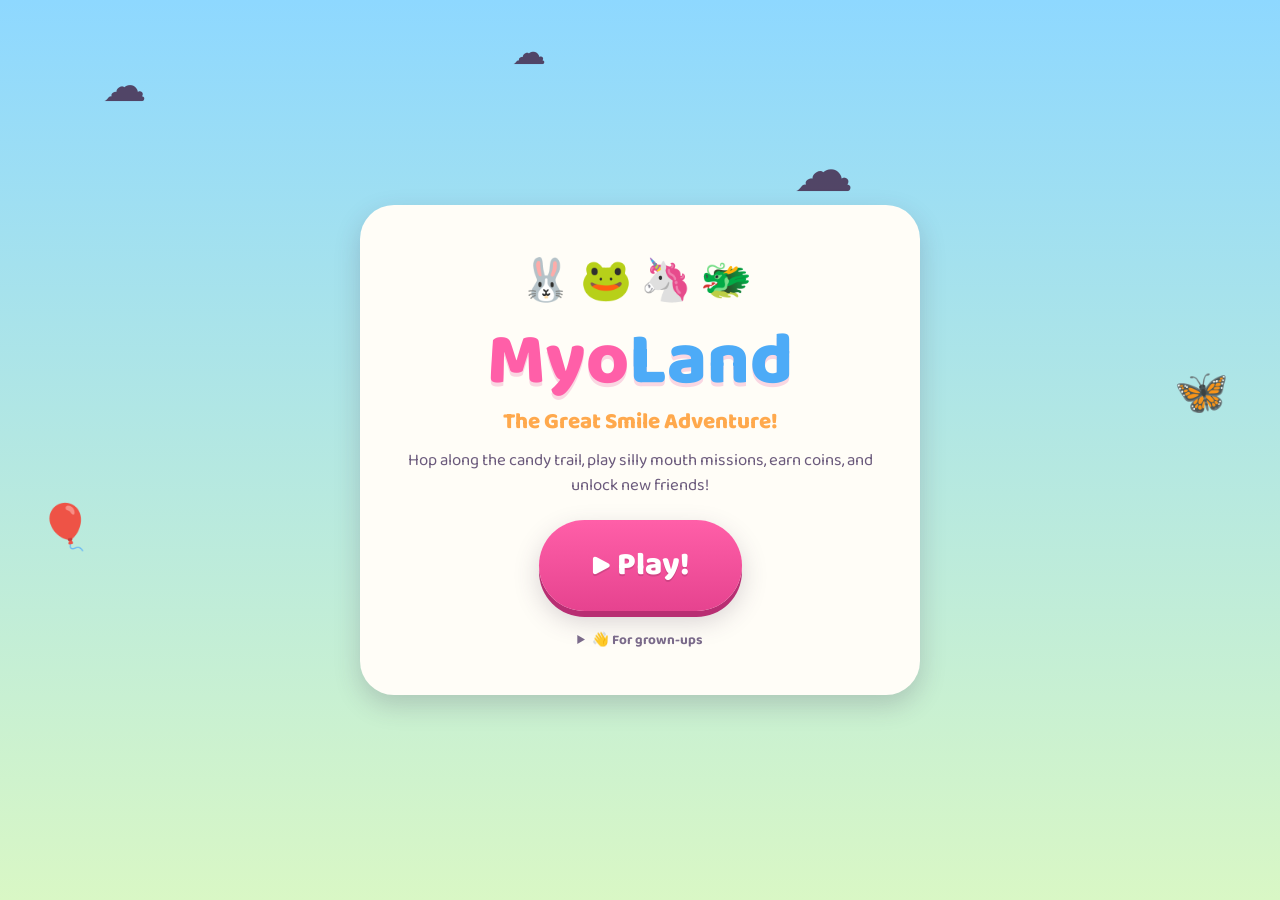
==== index.html @ 6f632963 "Add MyoLand: candyland-style myofunctional therapy game for kids A colorful board game for ages 4-8 " ====
<!DOCTYPE html>
<html lang="en">
<head>
  <meta charset="UTF-8" />
  <meta name="viewport" content="width=device-width, initial-scale=1.0" />
  <title>MyoLand — The Great Smile Adventure</title>
  <meta name="description" content="A candy-colored board game adventure that helps kids practice myofunctional therapy exercises — by Myo Family Health." />
  <link rel="icon" href="data:image/svg+xml,<svg xmlns=%22http://www.w3.org/2000/svg%22 viewBox=%220 0 100 100%22><text y=%22.9em%22 font-size=%2290%22>🐰</text></svg>" />
  <link rel="preconnect" href="https://fonts.googleapis.com" />
  <link rel="preconnect" href="https://fonts.gstatic.com" crossorigin />
  <link href="https://fonts.googleapis.com/css2?family=Baloo+2:wght@500;700;800&display=swap" rel="stylesheet" />
  <link rel="stylesheet" href="css/style.css" />
</head>
<body>

  <!-- floating decorations -->
  <div class="sky-deco" aria-hidden="true">
    <span class="cloud c1">☁️</span>
    <span class="cloud c2">☁️</span>
    <span class="cloud c3">☁️</span>
    <span class="floaty f1">🎈</span>
    <span class="floaty f2">🦋</span>
  </div>

  <!-- ============ TITLE SCREEN ============ -->
  <section class="screen active" id="screen-title">
    <div class="title-card pop-in">
      <div class="title-mascots" aria-hidden="true">
        <span class="bounce d0">🐰</span><span class="bounce d1">🐸</span><span class="bounce d2">🦄</span><span class="bounce d3">🐲</span>
      </div>
      <h1 class="game-logo">Myo<span>Land</span></h1>
      <p class="tagline">The Great Smile Adventure!</p>
      <p class="subtitle">Hop along the candy trail, play silly mouth missions, earn coins, and unlock new friends!</p>
      <button class="big-btn giant" id="title-play">▶ Play!</button>
      <details class="grownup-note title-note">
        <summary>👋 For grown-ups</summary>
        <p>Every "mission" in MyoLand is a real, kid-friendly myofunctional therapy exercise — tongue posture, lip seal, nasal breathing, and swallowing practice — disguised as play. Sit with your child, do the exercises together, and let the game handle the motivation. From <strong>Myo Family Health</strong>.</p>
      </details>
    </div>
  </section>

  <!-- ============ CHARACTER PICK / SHOP ============ -->
  <section class="screen" id="screen-pick">
    <div class="pick-wrap">
      <header class="pick-header">
        <button class="round-btn" id="pick-back" aria-label="Back">←</button>
        <h2>Pick your adventure buddy!</h2>
        <div class="coin-chip">🪙 <span id="pick-coins">0</span></div>
      </header>

      <div class="pick-body">
        <div class="preview-col">
          <div class="char-preview" id="char-preview"></div>
          <p class="preview-name" id="preview-name"></p>

          <p class="mini-label">Bubble color</p>
          <div class="dot-row" id="color-row"></div>

          <p class="mini-label">Fancy hat</p>
          <div class="dot-row" id="hat-row"></div>

          <button class="big-btn" id="pick-go">Start the adventure! 🚀</button>
        </div>

        <div class="grid-col">
          <div class="char-grid" id="char-grid"></div>
          <p class="pick-hint" id="pick-hint">Earn coins on the trail to unlock new friends!</p>
        </div>
      </div>
    </div>
  </section>

  <!-- ============ BOARD ============ -->
  <section class="screen" id="screen-board">
    <header class="hud">
      <button class="round-btn" id="board-shop" title="Character shop">🛍️</button>
      <div class="hud-title">Myo<span>Land</span></div>
      <div class="hud-right">
        <div class="hud-chip">🧺 <span id="hud-veggies">0</span></div>
        <div class="hud-chip coin" id="hud-coin-chip">🪙 <span id="hud-coins">0</span></div>
        <div class="hud-chip">😀 <span id="hud-char">🐰</span></div>
        <button class="round-btn" id="mute-btn" aria-label="Sound on or off">🔊</button>
      </div>
    </header>

    <div class="board-frame">
      <div class="board" id="board">
        <svg id="board-path" preserveAspectRatio="none" aria-hidden="true"></svg>
        <div id="tile-layer"></div>
        <div class="player-token" id="player-token"></div>
      </div>
    </div>

    <footer class="board-footer">
      <button class="big-btn giant" id="go-btn">🎲 Play a mission!</button>
    </footer>
  </section>

  <!-- modal + confetti -->
  <div id="modal-overlay"></div>
  <div id="confetti-layer" aria-hidden="true"></div>

  <script src="js/data.js"></script>
  <script src="js/audio.js"></script>
  <script src="js/game.js"></script>
</body>
</html>
---- css/style.css ----
/* ============================================================
   MyoLand — candy-bright stylesheet for ages 4–8
   Big buttons, chunky rounded shapes, bouncy motion
   ============================================================ */

:root {
  --sky-top: #8ed8ff;
  --sky-bottom: #d9f7c5;
  --card: #fffdf7;
  --ink: #4a3557;
  --pink: #ff5fa8;
  --pink-deep: #e6438f;
  --orange: #ffa94d;
  --yellow: #ffd43b;
  --green: #69db7c;
  --blue: #4dabf7;
  --purple: #b197fc;
  --radius: 26px;
  --font: "Baloo 2", "Comic Sans MS", "Chalkboard SE", system-ui, sans-serif;
  --shadow: 0 10px 26px rgba(74, 53, 87, 0.22);
}

* { margin: 0; padding: 0; box-sizing: border-box; }

html, body { height: 100%; }

body {
  font-family: var(--font);
  color: var(--ink);
  background: linear-gradient(180deg, var(--sky-top) 0%, var(--sky-bottom) 100%);
  background-attachment: fixed;
  overflow-x: hidden;
  -webkit-font-smoothing: antialiased;
}

button {
  font-family: inherit;
  color: inherit;
  border: none;
  cursor: pointer;
  -webkit-tap-highlight-color: transparent;
}

/* ---------- sky decorations ---------- */

.sky-deco { position: fixed; inset: 0; pointer-events: none; z-index: 0; font-size: 44px; }
.sky-deco span { position: absolute; opacity: 0.9; }
.cloud.c1 { top: 6%; left: 8%; animation: drift 26s linear infinite; }
.cloud.c2 { top: 14%; left: 62%; font-size: 60px; animation: drift 34s linear infinite reverse; }
.cloud.c3 { top: 3%; left: 40%; font-size: 34px; animation: drift 30s linear infinite; }
.floaty.f1 { top: 55%; left: 3%; animation: floaty 6s ease-in-out infinite; }
.floaty.f2 { top: 40%; right: 4%; animation: floaty 7s ease-in-out infinite 1s; }

@keyframes drift { from { transform: translateX(0); } 50% { transform: translateX(60px); } to { transform: translateX(0); } }
@keyframes floaty { 0%, 100% { transform: translateY(0) rotate(-4deg); } 50% { transform: translateY(-22px) rotate(5deg); } }

/* ---------- screens ---------- */

.screen { display: none; min-height: 100vh; position: relative; z-index: 1; }
.screen.active { display: flex; flex-direction: column; align-items: center; justify-content: center; }

/* ---------- shared bits ---------- */

.big-btn {
  display: inline-block;
  background: linear-gradient(180deg, var(--pink) 0%, var(--pink-deep) 100%);
  color: #fff;
  font-size: 1.5rem;
  font-weight: 800;
  padding: 16px 34px;
  border-radius: 999px;
  box-shadow: 0 6px 0 #b82e73, var(--shadow);
  transition: transform .12s, box-shadow .12s;
  text-shadow: 0 2px 0 rgba(0,0,0,0.12);
}
.big-btn:hover { transform: translateY(-2px); }
.big-btn:active { transform: translateY(3px); box-shadow: 0 2px 0 #b82e73; }
.big-btn:disabled { opacity: 0.5; cursor: default; transform: none; }
.big-btn.giant { font-size: 2rem; padding: 20px 52px; }
.big-btn.alt { background: linear-gradient(180deg, var(--blue) 0%, #2f8fdd 100%); box-shadow: 0 6px 0 #1f6eae, var(--shadow); }
.big-btn.alt:active { box-shadow: 0 2px 0 #1f6eae; }

.round-btn {
  width: 52px; height: 52px;
  border-radius: 50%;
  background: var(--card);
  font-size: 1.4rem;
  box-shadow: var(--shadow);
  transition: transform .12s;
  flex-shrink: 0;
}
.round-btn:active { transform: scale(0.9); }

.coin-chip, .hud-chip {
  background: var(--card);
  border-radius: 999px;
  padding: 8px 16px;
  font-weight: 800;
  font-size: 1.1rem;
  box-shadow: var(--shadow);
  white-space: nowrap;
}

.grownup-note {
  margin-top: 18px;
  font-size: 0.85rem;
  color: #7a6a8a;
  max-width: 460px;
}
.grownup-note summary { cursor: pointer; font-weight: 700; }
.grownup-note p { margin-top: 6px; line-height: 1.5; text-align: left; }

/* ---------- animations ---------- */

.pop-in { animation: popIn .35s cubic-bezier(.5,1.8,.4,1) both; }
@keyframes popIn { from { transform: scale(0.6); opacity: 0; } to { transform: scale(1); opacity: 1; } }

.bounce { display: inline-block; animation: bounce 1.6s ease-in-out infinite; }
.bounce.d1 { animation-delay: .2s; } .bounce.d2 { animation-delay: .4s; } .bounce.d3 { animation-delay: .6s; }
@keyframes bounce { 0%, 100% { transform: translateY(0); } 50% { transform: translateY(-14px); } }

.wiggle { display: inline-block; animation: wiggle 1s ease-in-out infinite; }
@keyframes wiggle { 0%, 100% { transform: rotate(-7deg); } 50% { transform: rotate(7deg); } }

.shake { animation: shake .4s; }
@keyframes shake { 0%,100% { transform: translateX(0);} 25% { transform: translateX(-7px);} 75% { transform: translateX(7px);} }

.bump { animation: bump .4s; }
@keyframes bump { 30% { transform: scale(1.25); } }

/* ---------- title screen ---------- */

.title-card {
  background: var(--card);
  border-radius: 34px;
  box-shadow: var(--shadow);
  padding: 44px 40px;
  text-align: center;
  max-width: 560px;
  margin: 24px;
}
.title-mascots { font-size: 2.6rem; letter-spacing: 8px; }
.game-logo {
  font-size: clamp(3rem, 9vw, 4.6rem);
  font-weight: 800;
  line-height: 1;
  margin: 10px 0 4px;
  color: var(--pink);
  text-shadow: 0 4px 0 rgba(230, 67, 143, 0.2);
}
.game-logo span { color: var(--blue); }
.tagline { font-size: 1.4rem; font-weight: 800; color: var(--orange); margin-bottom: 8px; }
.subtitle { font-size: 1.05rem; line-height: 1.5; margin-bottom: 22px; color: #6b5a7c; }
.title-note { margin-left: auto; margin-right: auto; }

/* ---------- pick screen ---------- */

.pick-wrap { width: min(1060px, 100%); padding: 20px; }
.pick-header {
  display: flex; align-items: center; justify-content: space-between; gap: 14px;
  margin-bottom: 18px;
}
.pick-header h2 { font-size: clamp(1.3rem, 4vw, 2rem); text-align: center; }

.pick-body { display: flex; gap: 22px; align-items: flex-start; flex-wrap: wrap; }
.preview-col {
  background: var(--card); border-radius: var(--radius); box-shadow: var(--shadow);
  padding: 24px; text-align: center; flex: 1 1 260px; max-width: 340px; margin: 0 auto;
}
.char-preview {
  width: 150px; height: 150px; border-radius: 50%;
  margin: 0 auto 8px; position: relative;
  display: flex; align-items: center; justify-content: center;
  border: 6px solid #fff; box-shadow: var(--shadow);
}
.preview-face { font-size: 4.4rem; }
.token-hat { position: absolute; top: -20px; left: 50%; transform: translateX(-50%) rotate(-12deg); font-size: 1.5rem; }
.token-hat.big { font-size: 2.4rem; top: -26px; }
.preview-name { font-size: 1.5rem; font-weight: 800; margin-bottom: 14px; }
.mini-label { font-weight: 800; margin: 10px 0 6px; color: #7a6a8a; }
.dot-row { display: flex; justify-content: center; gap: 8px; flex-wrap: wrap; margin-bottom: 6px; }
.color-dot {
  width: 38px; height: 38px; border-radius: 50%; border: 4px solid #fff;
  box-shadow: 0 3px 8px rgba(0,0,0,.15); transition: transform .12s;
}
.color-dot.selected, .hat-dot.selected { transform: scale(1.2); outline: 4px solid var(--pink); outline-offset: 2px; }
.hat-dot {
  width: 44px; height: 44px; border-radius: 14px; background: #fff;
  font-size: 1.3rem; box-shadow: 0 3px 8px rgba(0,0,0,.12); transition: transform .12s;
}
.preview-col .big-btn { margin-top: 16px; font-size: 1.25rem; }

.grid-col { flex: 2 1 420px; }
.char-grid { display: grid; grid-template-columns: repeat(auto-fill, minmax(130px, 1fr)); gap: 14px; }
.char-card {
  background: var(--card); border-radius: 22px; box-shadow: var(--shadow);
  padding: 16px 10px; text-align: center; display: flex; flex-direction: column;
  align-items: center; gap: 4px; transition: transform .12s; border: 4px solid transparent;
}
.char-card:hover { transform: translateY(-4px) rotate(-1deg); }
.char-card.selected { border-color: var(--pink); }
.char-card.locked { filter: saturate(.55); }
.char-emoji { font-size: 3rem; }
.char-card.locked .char-emoji { filter: grayscale(.4); }
.char-name { font-weight: 800; font-size: 1.1rem; }
.char-tag { font-size: .85rem; font-weight: 800; color: var(--green); }
.char-tag.pick { color: var(--blue); }
.char-cost { font-size: .95rem; font-weight: 800; color: var(--orange); }
.pick-hint { text-align: center; margin-top: 14px; font-weight: 700; color: #7a6a8a; }

/* ---------- board screen ---------- */

#screen-board.active { justify-content: flex-start; }

.hud {
  width: min(1060px, 100%);
  display: flex; align-items: center; justify-content: space-between; gap: 10px;
  padding: 14px 18px 4px;
}
.hud-title { font-size: 1.6rem; font-weight: 800; color: var(--pink); text-shadow: 0 2px 0 rgba(230,67,143,.18); }
.hud-title span { color: var(--blue); }
.hud-right { display: flex; align-items: center; gap: 8px; flex-wrap: wrap; justify-content: flex-end; }

.board-frame { width: min(1060px, 100%); padding: 8px 16px; flex: 1; }
.board {
  position: relative;
  /* fit within the viewport so the mission button never scrolls out of view */
  width: min(100%, calc((100dvh - 220px) * 10 / 7));
  margin: 0 auto;
  aspect-ratio: 10 / 7;
  background: linear-gradient(180deg, #c8f3a7 0%, #a8e88f 100%);
  border-radius: var(--radius);
  border: 8px solid #fff;
  box-shadow: var(--shadow);
  overflow: hidden;
}
#board-path { position: absolute; inset: 0; width: 100%; height: 100%; }

.tile {
  position: absolute;
  width: 8.5%;
  aspect-ratio: 1;
  transform: translate(-50%, -50%);
  border-radius: 50%;
  border: 3px solid #fff;
  box-shadow: 0 4px 8px rgba(74, 53, 87, .18);
  display: flex; align-items: center; justify-content: center;
  font-size: clamp(12px, 2.4vw, 26px);
}
.tile-start   { background: #fff; }
.tile-finish  { background: #ffe9a8; width: 12%; font-size: clamp(18px, 3.6vw, 40px); animation: glowPulse 2s ease-in-out infinite; }
.tile-veggie  { background: #d3f9d8; }
.tile-star    { background: #fff3bf; }
.tile-rainbow { background: linear-gradient(135deg, #ff8fab, #ffd43b, #69db7c, #4dabf7); }

@keyframes glowPulse { 0%,100% { box-shadow: 0 0 0 0 rgba(255, 212, 59, .7); } 50% { box-shadow: 0 0 0 14px rgba(255, 212, 59, 0); } }

.player-token {
  position: absolute;
  width: 9.5%;
  aspect-ratio: 1;
  transform: translate(-50%, -50%);
  border-radius: 50%;
  border: 4px solid #fff;
  box-shadow: 0 6px 14px rgba(74, 53, 87, .35);
  display: flex; align-items: center; justify-content: center;
  z-index: 5;
}
.token-face { font-size: clamp(18px, 3.4vw, 38px); }
.player-token .token-hat { font-size: clamp(10px, 1.8vw, 20px); top: -32%; }

.board-footer { width: min(1060px, 100%); padding: 12px 16px 22px; text-align: center; }

/* ---------- modal ---------- */

#modal-overlay {
  position: fixed; inset: 0; z-index: 50;
  background: rgba(74, 53, 87, 0.45);
  display: none; align-items: center; justify-content: center;
  padding: 18px;
}
#modal-overlay.open { display: flex; }

.modal {
  background: var(--card);
  border-radius: 30px;
  box-shadow: var(--shadow);
  padding: 30px 28px;
  max-width: 460px;
  width: 100%;
  max-height: 92vh;
  overflow-y: auto;
  text-align: center;
}
.mission-emoji { font-size: 4rem; }
.mission-title { font-size: 1.8rem; font-weight: 800; margin: 6px 0; color: var(--pink-deep); }
.mission-story { font-size: 1.15rem; font-weight: 700; color: var(--blue); margin-bottom: 8px; }
.mission-instruction { font-size: 1.05rem; line-height: 1.55; margin-bottom: 18px; }

.timer-ring {
  --deg: 0deg;
  width: 150px; height: 150px; border-radius: 50%;
  margin: 12px auto 16px;
  background: conic-gradient(var(--green) var(--deg), #e9e2f2 var(--deg));
  display: flex; align-items: center; justify-content: center;
  transition: background .3s;
}
.timer-ring::before {
  content: ""; position: absolute; width: 118px; height: 118px;
  border-radius: 50%; background: var(--card);
}
.timer-ring { position: relative; }
#timer-num { position: relative; font-size: 3rem; font-weight: 800; color: var(--ink); }

.rep-stars { font-size: 1.9rem; letter-spacing: 4px; margin: 10px 0 6px; color: var(--yellow); }
.rep-btn { font-size: 1.5rem; padding: 20px 40px; }

.spin-result { margin: 8px 0 16px; }
.spin-label { font-weight: 700; color: #7a6a8a; }
.spin-number {
  width: 84px; height: 84px; margin: 8px auto 0;
  border-radius: 50%;
  background: linear-gradient(180deg, var(--yellow), var(--orange));
  display: flex; align-items: center; justify-content: center;
  font-size: 2.6rem; font-weight: 800; color: #fff;
  text-shadow: 0 2px 0 rgba(0,0,0,.15);
  box-shadow: var(--shadow);
}
.spin-number.revealed { animation: popIn .35s cubic-bezier(.5,1.8,.4,1) both; }

.win-btns { display: flex; gap: 10px; justify-content: center; flex-wrap: wrap; margin-top: 6px; }

/* ---------- confetti ---------- */

#confetti-layer { position: fixed; inset: 0; pointer-events: none; z-index: 100; overflow: hidden; }
.confetti-bit {
  position: absolute; top: -20px;
  width: 12px; height: 12px;
  border-radius: 3px;
  animation: confettiFall linear both;
}
@keyframes confettiFall {
  to { transform: translateY(105vh) translateX(var(--drift, 0)) rotate(540deg); opacity: 0.7; }
}

/* ---------- small screens ---------- */

@media (max-width: 640px) {
  .hud { flex-wrap: wrap; justify-content: center; }
  .hud-title { display: none; }
  .big-btn.giant { font-size: 1.5rem; padding: 16px 36px; }
  .pick-body { flex-direction: column; }
  .preview-col { max-width: 100%; width: 100%; }
}
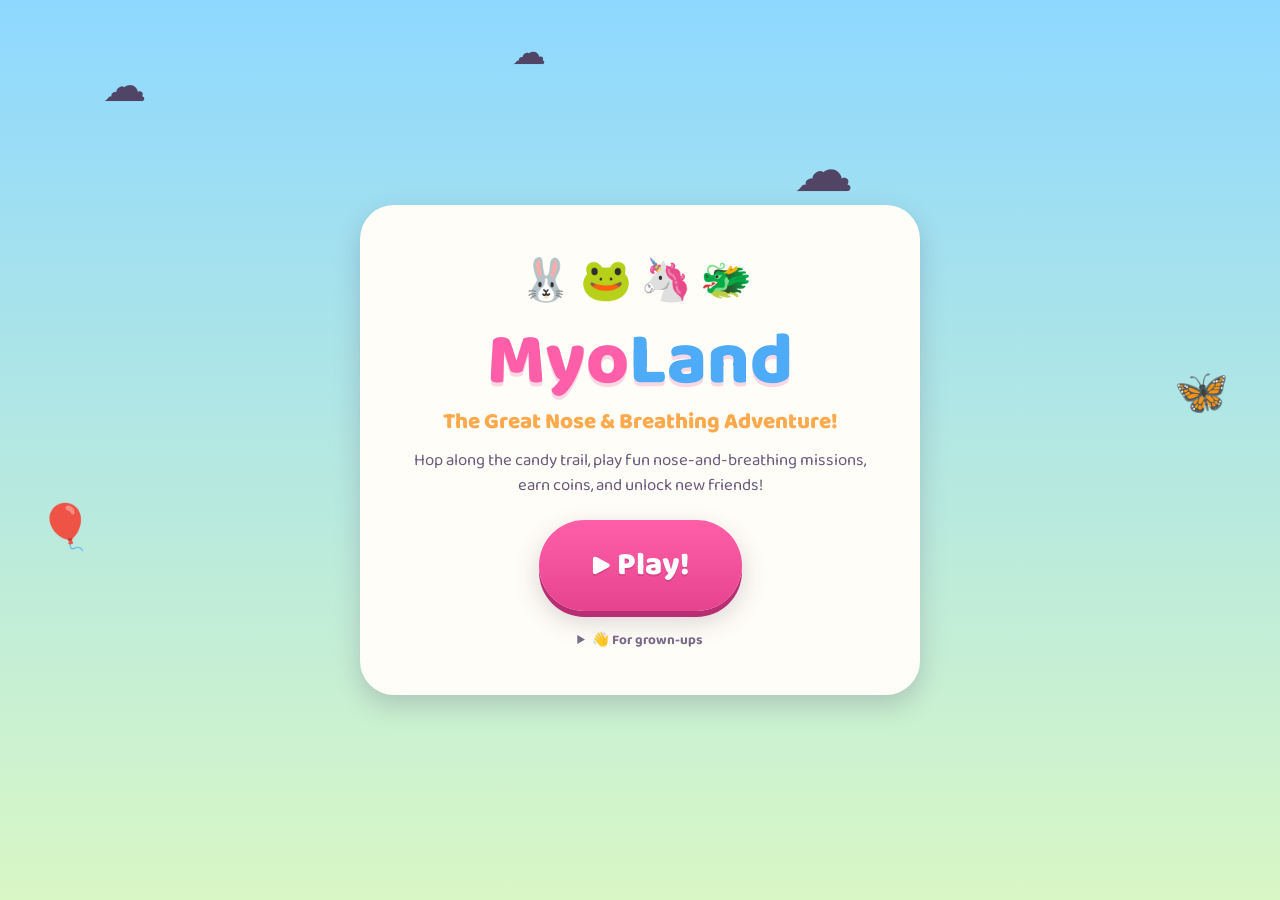
==== commit 3e8e1212: "Pivot missions to nasal breathing games + add grown-up skip link Exercises are now all fun, at-home " ====
--- a/index.html
+++ b/index.html
@@ -29,12 +29,13 @@
         <span class="bounce d0">🐰</span><span class="bounce d1">🐸</span><span class="bounce d2">🦄</span><span class="bounce d3">🐲</span>
       </div>
       <h1 class="game-logo">Myo<span>Land</span></h1>
-      <p class="tagline">The Great Smile Adventure!</p>
-      <p class="subtitle">Hop along the candy trail, play silly mouth missions, earn coins, and unlock new friends!</p>
+      <p class="tagline">The Great Nose &amp; Breathing Adventure!</p>
+      <p class="subtitle">Hop along the candy trail, play fun nose-and-breathing missions, earn coins, and unlock new friends!</p>
+      <p class="skip-only skip-badge">⏭️ Skip Mode is ON — no exercises, just hop ahead!</p>
       <button class="big-btn giant" id="title-play">▶ Play!</button>
       <details class="grownup-note title-note">
         <summary>👋 For grown-ups</summary>
-        <p>Every "mission" in MyoLand is a real, kid-friendly myofunctional therapy exercise — tongue posture, lip seal, nasal breathing, and swallowing practice — disguised as play. Sit with your child, do the exercises together, and let the game handle the motivation. From <strong>Myo Family Health</strong>.</p>
+        <p>Every "mission" in MyoLand is a fun, kid-friendly <strong>nasal breathing game</strong> — nose breathing, gentle breath-holds, puffer cheeks, humming, and nose-clearing drills — disguised as play. Great for helping open up the nose and building the habit of calm nasal breathing. Sit with your child, do them together at home, and let the game handle the motivation. From <strong>Myo Family Health</strong>.</p>
       </details>
     </div>
   </section>
@@ -92,6 +93,7 @@
     </div>
 
     <footer class="board-footer">
+      <p class="skip-note skip-only">⏭️ Grown-up Skip Mode — jump ahead with no exercises or spinning</p>
       <button class="big-btn giant" id="go-btn">🎲 Play a mission!</button>
     </footer>
   </section>
--- a/css/style.css
+++ b/css/style.css
@@ -22,6 +22,30 @@
 
 * { margin: 0; padding: 0; box-sizing: border-box; }
 
+[hidden] { display: none !important; }
+
+/* skip-mode-only elements (shown when body.skip-mode) */
+.skip-only { display: none; }
+body.skip-mode .skip-only { display: block; }
+.skip-badge {
+  display: none;
+  margin: 8px auto 0;
+  background: var(--blue);
+  color: #fff;
+  font-weight: 800;
+  padding: 8px 18px;
+  border-radius: 999px;
+  font-size: .95rem;
+  box-shadow: var(--shadow);
+}
+body.skip-mode .skip-badge { display: inline-block; }
+.skip-note {
+  margin-bottom: 10px;
+  font-weight: 800;
+  color: #2f6ea8;
+  font-size: 1rem;
+}
+
 html, body { height: 100%; }
 
 body {
@@ -315,18 +339,42 @@
 .rep-stars { font-size: 1.9rem; letter-spacing: 4px; margin: 10px 0 6px; color: var(--yellow); }
 .rep-btn { font-size: 1.5rem; padding: 20px 40px; }
 
-.spin-result { margin: 8px 0 16px; }
-.spin-label { font-weight: 700; color: #7a6a8a; }
-.spin-number {
-  width: 84px; height: 84px; margin: 8px auto 0;
+/* prize wheel: six 60° candy segments (1,2,3 twice), pointer fixed at top */
+.wheel-wrap { position: relative; width: 190px; margin: 10px auto 18px; }
+.wheel-pointer {
+  position: absolute; top: -14px; left: 50%; transform: translateX(-50%);
+  font-size: 1.9rem; color: var(--pink-deep); z-index: 2;
+  text-shadow: 0 2px 3px rgba(0,0,0,.2);
+}
+.wheel {
+  position: relative;
+  width: 190px; height: 190px;
   border-radius: 50%;
-  background: linear-gradient(180deg, var(--yellow), var(--orange));
+  border: 8px solid #fff;
+  box-shadow: var(--shadow);
+  background: conic-gradient(
+    var(--pink)   0deg  60deg,
+    var(--yellow) 60deg 120deg,
+    var(--blue)  120deg 180deg,
+    var(--green) 180deg 240deg,
+    var(--orange)240deg 300deg,
+    var(--purple)300deg 360deg
+  );
+}
+.wheel-num {
+  position: absolute; left: 50%; top: 50%;
+  transform: translate(-50%, -50%) rotate(var(--a)) translateY(-60px);
+  font-size: 1.7rem; font-weight: 800; color: #fff;
+  text-shadow: 0 2px 0 rgba(0,0,0,.22);
+}
+.wheel-hub {
+  position: absolute; left: 50%; top: 50%;
+  transform: translate(-50%, -50%);
+  width: 54px; height: 54px; border-radius: 50%;
+  background: #fff; box-shadow: 0 2px 8px rgba(0,0,0,.18);
   display: flex; align-items: center; justify-content: center;
-  font-size: 2.6rem; font-weight: 800; color: #fff;
-  text-shadow: 0 2px 0 rgba(0,0,0,.15);
-  box-shadow: var(--shadow);
-}
-.spin-number.revealed { animation: popIn .35s cubic-bezier(.5,1.8,.4,1) both; }
+  font-size: 1.6rem;
+}
 
 .win-btns { display: flex; gap: 10px; justify-content: center; flex-wrap: wrap; margin-top: 6px; }
 
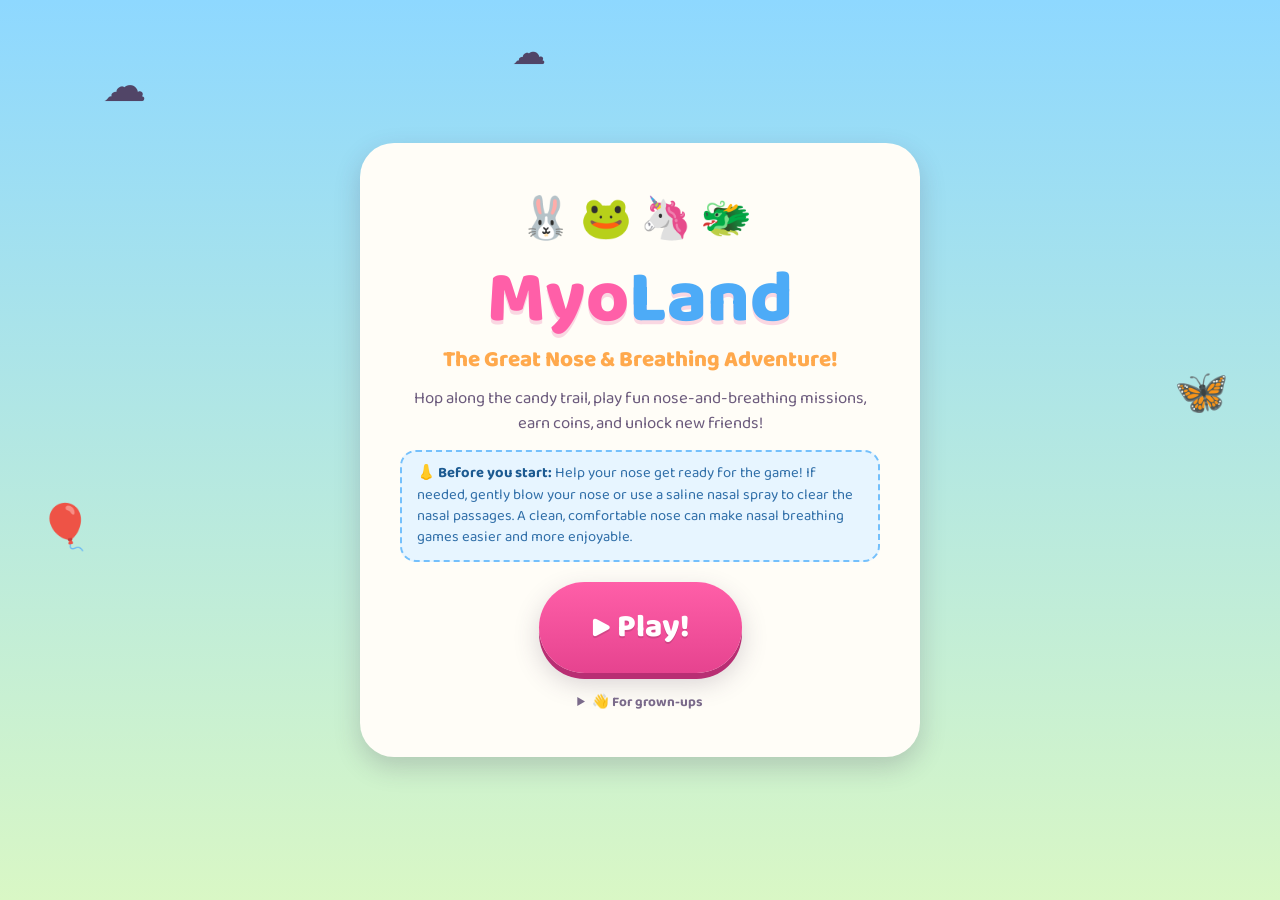
==== commit 757fd738: "Update breathing exercise descriptions per clinical review - Puffer Cheeks and Buzzy Bee Hum: hold t" ====
--- a/index.html
+++ b/index.html
@@ -31,7 +31,8 @@
       <h1 class="game-logo">Myo<span>Land</span></h1>
       <p class="tagline">The Great Nose &amp; Breathing Adventure!</p>
       <p class="subtitle">Hop along the candy trail, play fun nose-and-breathing missions, earn coins, and unlock new friends!</p>
-      <p class="skip-only skip-badge">⏭️ Skip Mode is ON — no exercises, just hop ahead!</p>
+      <p class="prep-note">👃 <b>Before you start:</b> Help your nose get ready for the game! If needed, gently blow your nose or use a saline nasal spray to clear the nasal passages. A clean, comfortable nose can make nasal breathing games easier and more enjoyable.</p>
+      <p class="skip-only skip-badge">⏭️ Skip Mode is ON — tap any spot on the trail to jump there!</p>
       <button class="big-btn giant" id="title-play">▶ Play!</button>
       <details class="grownup-note title-note">
         <summary>👋 For grown-ups</summary>
@@ -93,7 +94,7 @@
     </div>
 
     <footer class="board-footer">
-      <p class="skip-note skip-only">⏭️ Grown-up Skip Mode — jump ahead with no exercises or spinning</p>
+      <p class="skip-note skip-only">⏭️ Grown-up Skip Mode — 👆 tap any spot to jump there, or use the button to play or skip each mission</p>
       <button class="big-btn giant" id="go-btn">🎲 Play a mission!</button>
     </footer>
   </section>
--- a/css/style.css
+++ b/css/style.css
@@ -46,7 +46,8 @@
   font-size: 1rem;
 }
 
-html, body { height: 100%; }
+html { height: 100%; }
+body { min-height: 100%; }
 
 body {
   font-family: var(--font);
@@ -174,11 +175,24 @@
 }
 .game-logo span { color: var(--blue); }
 .tagline { font-size: 1.4rem; font-weight: 800; color: var(--orange); margin-bottom: 8px; }
-.subtitle { font-size: 1.05rem; line-height: 1.5; margin-bottom: 22px; color: #6b5a7c; }
+.subtitle { font-size: 1.05rem; line-height: 1.5; margin-bottom: 14px; color: #6b5a7c; }
+.prep-note {
+  background: #e7f5ff;
+  border: 2px dashed #74c0fc;
+  border-radius: 16px;
+  padding: 11px 15px;
+  font-size: .92rem;
+  line-height: 1.45;
+  color: #2f6ea8;
+  text-align: left;
+  margin-bottom: 20px;
+}
+.prep-note b { color: #1c5a91; }
 .title-note { margin-left: auto; margin-right: auto; }
 
 /* ---------- pick screen ---------- */
 
+#screen-pick.active { justify-content: flex-start; }
 .pick-wrap { width: min(1060px, 100%); padding: 20px; }
 .pick-header {
   display: flex; align-items: center; justify-content: space-between; gap: 14px;
@@ -289,7 +303,23 @@
   box-shadow: 0 6px 14px rgba(74, 53, 87, .35);
   display: flex; align-items: center; justify-content: center;
   z-index: 5;
-}
+  pointer-events: none; /* let taps reach the tiles underneath (skip mode) */
+}
+
+/* skip mode: tap any tile to jump straight there */
+body.skip-mode .tile.tappable { cursor: pointer; }
+body.skip-mode .tile.tappable::after {
+  content: ""; position: absolute; inset: -5px;
+  border-radius: 50%; border: 3px dashed rgba(230, 67, 143, .55);
+  animation: tapPulse 1.8s ease-in-out infinite;
+}
+body.skip-mode .tile-finish.tappable::after { inset: -6px; }
+body.skip-mode .tile.tappable:hover {
+  transform: translate(-50%, -50%) scale(1.16);
+  box-shadow: 0 0 0 4px rgba(255, 95, 168, .6), 0 4px 10px rgba(74, 53, 87, .3);
+  z-index: 4;
+}
+@keyframes tapPulse { 0%, 100% { opacity: .35; } 50% { opacity: .9; } }
 .token-face { font-size: clamp(18px, 3.4vw, 38px); }
 .player-token .token-hat { font-size: clamp(10px, 1.8vw, 20px); top: -32%; }
 
@@ -377,6 +407,7 @@
 }
 
 .win-btns { display: flex; gap: 10px; justify-content: center; flex-wrap: wrap; margin-top: 6px; }
+.mission-btns { display: flex; flex-direction: column; gap: 10px; align-items: stretch; }
 
 /* ---------- confetti ---------- */
 
